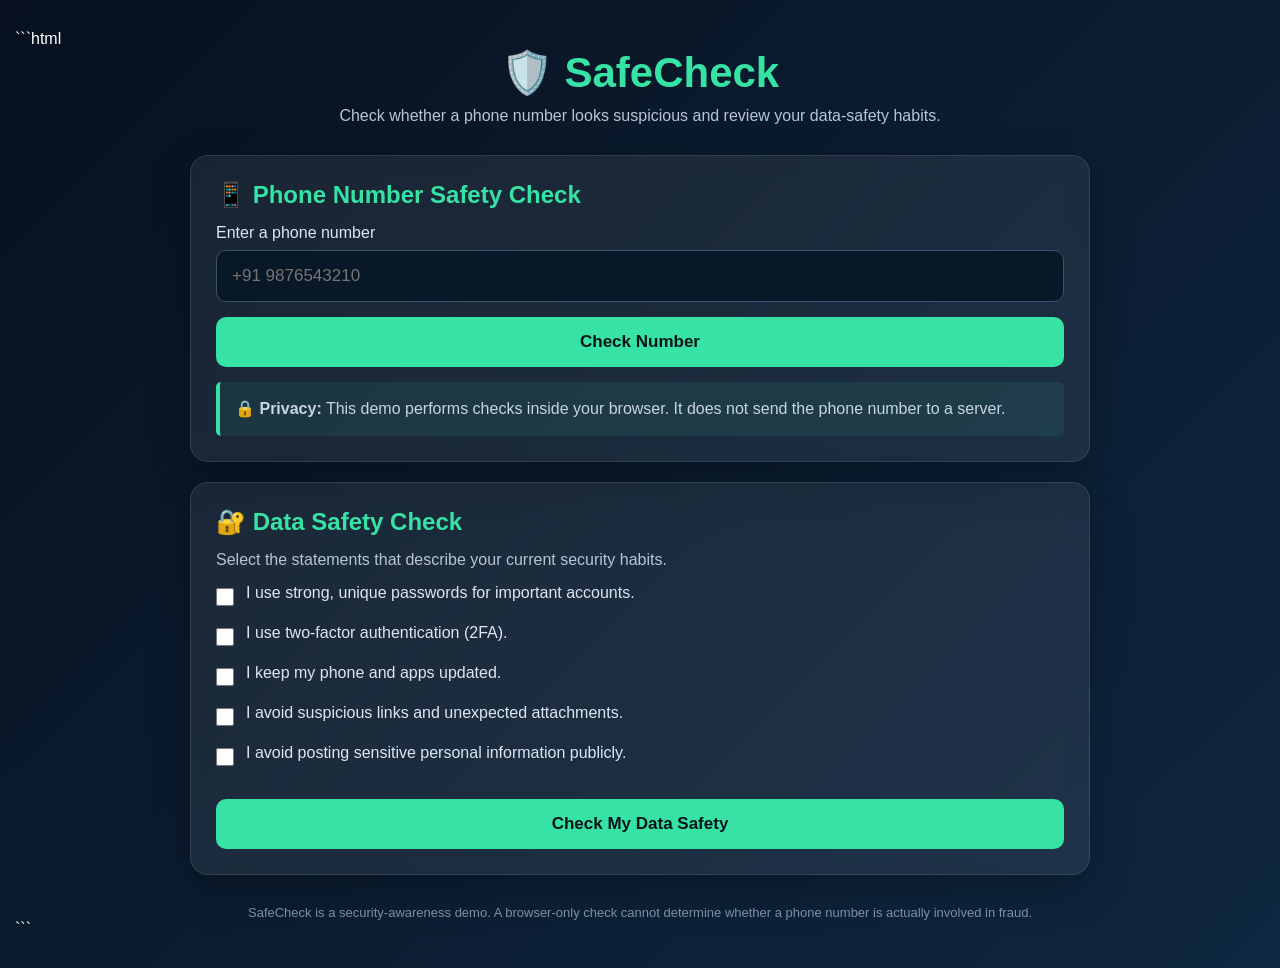
==== num_detect.html @ f0f9e345 "in commit" ====
```html
<!DOCTYPE html>
<html lang="en">
<head>
  <meta charset="UTF-8">
  <meta name="viewport" content="width=device-width, initial-scale=1.0">
  <title>SafeCheck - Data & Phone Safety Checker</title>

  <style>
    * {
      box-sizing: border-box;
      margin: 0;
      padding: 0;
      font-family: Arial, sans-serif;
    }

    body {
      min-height: 100vh;
      background: linear-gradient(135deg, #07111f, #0f2740);
      color: white;
      padding: 30px 15px;
    }

    .container {
      max-width: 900px;
      margin: auto;
    }

    header {
      text-align: center;
      margin-bottom: 30px;
    }

    header h1 {
      font-size: 42px;
      color: #36e2a4;
      margin-bottom: 10px;
    }

    header p {
      color: #b7c5d6;
      font-size: 16px;
    }

    .card {
      background: rgba(255,255,255,0.07);
      border: 1px solid rgba(255,255,255,0.1);
      border-radius: 18px;
      padding: 25px;
      margin-bottom: 20px;
      backdrop-filter: blur(10px);
      box-shadow: 0 15px 40px rgba(0,0,0,0.25);
    }

    h2 {
      margin-bottom: 15px;
      color: #36e2a4;
    }

    label {
      display: block;
      margin-bottom: 8px;
      color: #dce7f2;
    }

    input[type="tel"] {
      width: 100%;
      padding: 15px;
      border-radius: 10px;
      border: 1px solid #38536e;
      background: #091827;
      color: white;
      font-size: 17px;
      outline: none;
    }

    input[type="tel"]:focus {
      border-color: #36e2a4;
    }

    button {
      width: 100%;
      margin-top: 15px;
      padding: 15px;
      border: none;
      border-radius: 10px;
      background: #36e2a4;
      color: #06151a;
      font-size: 17px;
      font-weight: bold;
      cursor: pointer;
      transition: 0.2s;
    }

    button:hover {
      background: #25c98d;
      transform: translateY(-1px);
    }

    .result {
      display: none;
      margin-top: 20px;
      padding: 20px;
      border-radius: 12px;
    }

    .safe {
      background: rgba(54,226,164,0.12);
      border: 1px solid #36e2a4;
    }

    .warning {
      background: rgba(255,193,7,0.12);
      border: 1px solid #ffc107;
    }

    .danger {
      background: rgba(255,75,75,0.12);
      border: 1px solid #ff4b4b;
    }

    .score {
      font-size: 45px;
      font-weight: bold;
      margin: 10px 0;
    }

    .result-message {
      color: #c8d5e2;
      line-height: 1.6;
    }

    .checks {
      list-style: none;
      margin-top: 15px;
    }

    .checks li {
      padding: 10px 0;
      border-bottom: 1px solid rgba(255,255,255,0.08);
    }

    .checks li:last-child {
      border-bottom: none;
    }

    .data-item {
      display: flex;
      align-items: center;
      gap: 12px;
      margin: 14px 0;
      color: #d7e1eb;
    }

    .data-item input {
      width: 18px;
      height: 18px;
      accent-color: #36e2a4;
    }

    .privacy-note {
      margin-top: 15px;
      padding: 15px;
      background: rgba(54,226,164,0.08);
      border-left: 4px solid #36e2a4;
      color: #c8d5e2;
      line-height: 1.5;
      border-radius: 5px;
    }

    .footer {
      text-align: center;
      color: #8194a8;
      margin-top: 30px;
      font-size: 13px;
    }

    @media (max-width: 600px) {
      header h1 {
        font-size: 32px;
      }

      .card {
        padding: 18px;
      }
    }
  </style>
</head>

<body>

  <div class="container">

    <header>
      <h1>🛡️ SafeCheck</h1>
      <p>Check whether a phone number looks suspicious and review your data-safety habits.</p>
    </header>

    <!-- PHONE CHECKER -->
    <div class="card">

      <h2>📱 Phone Number Safety Check</h2>

      <label for="phone">
        Enter a phone number
      </label>

      <input
        type="tel"
        id="phone"
        placeholder="+91 9876543210"
        autocomplete="off"
      >

      <button onclick="checkPhone()">
        Check Number
      </button>

      <div id="phoneResult" class="result">

        <h3 id="resultTitle"></h3>

        <div id="score" class="score"></div>

        <p id="resultMessage" class="result-message"></p>

        <ul id="checks" class="checks"></ul>

      </div>

      <div class="privacy-note">
        🔒 <strong>Privacy:</strong> This demo performs checks inside your browser.
        It does not send the phone number to a server.
      </div>

    </div>


    <!-- DATA SAFETY -->
    <div class="card">

      <h2>🔐 Data Safety Check</h2>

      <p style="color:#b7c5d6; margin-bottom:15px;">
        Select the statements that describe your current security habits.
      </p>

      <div class="data-item">
        <input type="checkbox" id="password">
        <label for="password">
          I use strong, unique passwords for important accounts.
        </label>
      </div>

      <div class="data-item">
        <input type="checkbox" id="twofa">
        <label for="twofa">
          I use two-factor authentication (2FA).
        </label>
      </div>

      <div class="data-item">
        <input type="checkbox" id="updates">
        <label for="updates">
          I keep my phone and apps updated.
        </label>
      </div>

      <div class="data-item">
        <input type="checkbox" id="links">
        <label for="links">
          I avoid suspicious links and unexpected attachments.
        </label>
      </div>

      <div class="data-item">
        <input type="checkbox" id="public">
        <label for="public">
          I avoid posting sensitive personal information publicly.
        </label>
      </div>

      <button onclick="checkDataSafety()">
        Check My Data Safety
      </button>

      <div id="dataResult" class="result"></div>

    </div>


    <div class="footer">
      SafeCheck is a security-awareness demo. A browser-only check cannot
      determine whether a phone number is actually involved in fraud.
    </div>

  </div>


<script>

function checkPhone() {

  const phoneInput = document.getElementById("phone");
  const phone = phoneInput.value.trim();

  const result = document.getElementById("phoneResult");
  const title = document.getElementById("resultTitle");
  const scoreElement = document.getElementById("score");
  const message = document.getElementById("resultMessage");
  const checks = document.getElementById("checks");

  result.style.display = "block";

  checks.innerHTML = "";

  if (!phone) {

    result.className = "result danger";
    title.textContent = "⚠️ Number Required";
    scoreElement.textContent = "0/100";
    message.textContent = "Please enter a phone number.";

    return;
  }


  /*
    Remove spaces, brackets and hyphens.
  */
  const cleaned = phone.replace(/[^\d+]/g, "");

  let score = 100;
  let warnings = [];


  /*
    Basic international phone validation.
  */

  if (cleaned.length < 7 || cleaned.length > 15) {

    score -= 50;

    warnings.push(
      "❌ The number length does not look valid."
    );

  } else {

    warnings.push(
      "✅ The number has a plausible international length."
    );

  }


  /*
    Check whether the number begins with +.
  */

  if (!cleaned.startsWith("+")) {

    score -= 10;

    warnings.push(
      "⚠️ Consider entering the number with its country code, e.g. +91."
    );

  } else {

    warnings.push(
      "✅ International country-code format detected."
    );

  }


  /*
    Detect obviously repetitive numbers.
  */

  const digits = cleaned.replace("+", "");

  if (/^(\d)\1+$/.test(digits)) {

    score -= 50;

    warnings.push(
      "❌ The number contains an obviously repetitive pattern."
    );

  }


  /*
    Detect simple sequential patterns.
  */

  if (
    digits.includes("1234567") ||
    digits.includes("7654321") ||
    digits.includes("0123456")
  ) {

    score -= 25;

    warnings.push(
      "⚠️ The number contains a simple sequential pattern."
    );

  }


  /*
    Very short numbers.
  */

  if (digits.length < 10) {

    warnings.push(
      "⚠️ This may be a short/service number rather than a normal mobile number."
    );

  }


  /*
    Keep score between 0 and 100.
  */

  score = Math.max(0, Math.min(100, score));


  /*
    Display result.
  */

  if (score >= 80) {

    result.className = "result safe";

    title.textContent = "🟢 Looks Normal";

    message.textContent =
      "No obvious problems were detected by this basic browser-only check. " +
      "This does NOT prove that the number is trustworthy.";

  } else if (score >= 50) {

    result.className = "result warning";

    title.textContent = "🟡 Use Caution";

    message.textContent =
      "Some characteristics of this number deserve additional verification.";

  } else {

    result.className = "result danger";

    title.textContent = "🔴 Suspicious Pattern";

    message.textContent =
      "This number contains patterns that look unusual. Do not assume it is fraudulent, " +
      "but verify the caller through another trusted channel.";

  }


  scoreElement.textContent = score + "/100";


  warnings.forEach(function(item) {

    const li = document.createElement("li");

    li.textContent = item;

    checks.appendChild(li);

  });

}



function checkDataSafety() {

  const items = [

    document.getElementById("password").checked,

    document.getElementById("twofa").checked,

    document.getElementById("updates").checked,

    document.getElementById("links").checked,

    document.getElementById("public").checked

  ];


  const completed = items.filter(Boolean).length;

  const percentage = Math.round((completed / items.length) * 100);

  const result = document.getElementById("dataResult");

  result.style.display = "block";


  if (percentage >= 80) {

    result.className = "result safe";

    result.innerHTML = `
      <h3>🟢 Good Security Habits</h3>
      <div class="score">${percentage}%</div>
      <p class="result-message">
        You are following several important security practices.
        Keep reviewing your account privacy and security settings regularly.
      </p>
    `;

  } else if (percentage >= 50) {

    result.className = "result warning";

    result.innerHTML = `
      <h3>🟡 Could Be Improved</h3>
      <div class="score">${percentage}%</div>
      <p class="result-message">
        You have some good security practices, but there are areas
        that could be strengthened.
      </p>
    `;

  } else {

    result.className = "result danger";

    result.innerHTML = `
      <h3>🔴 Security Needs Attention</h3>
      <div class="score">${percentage}%</div>
      <p class="result-message">
        Consider enabling 2FA, using unique passwords,
        updating your devices, and being careful with links and attachments.
      </p>
    `;

  }

}

</script>

</body>
</html>
```
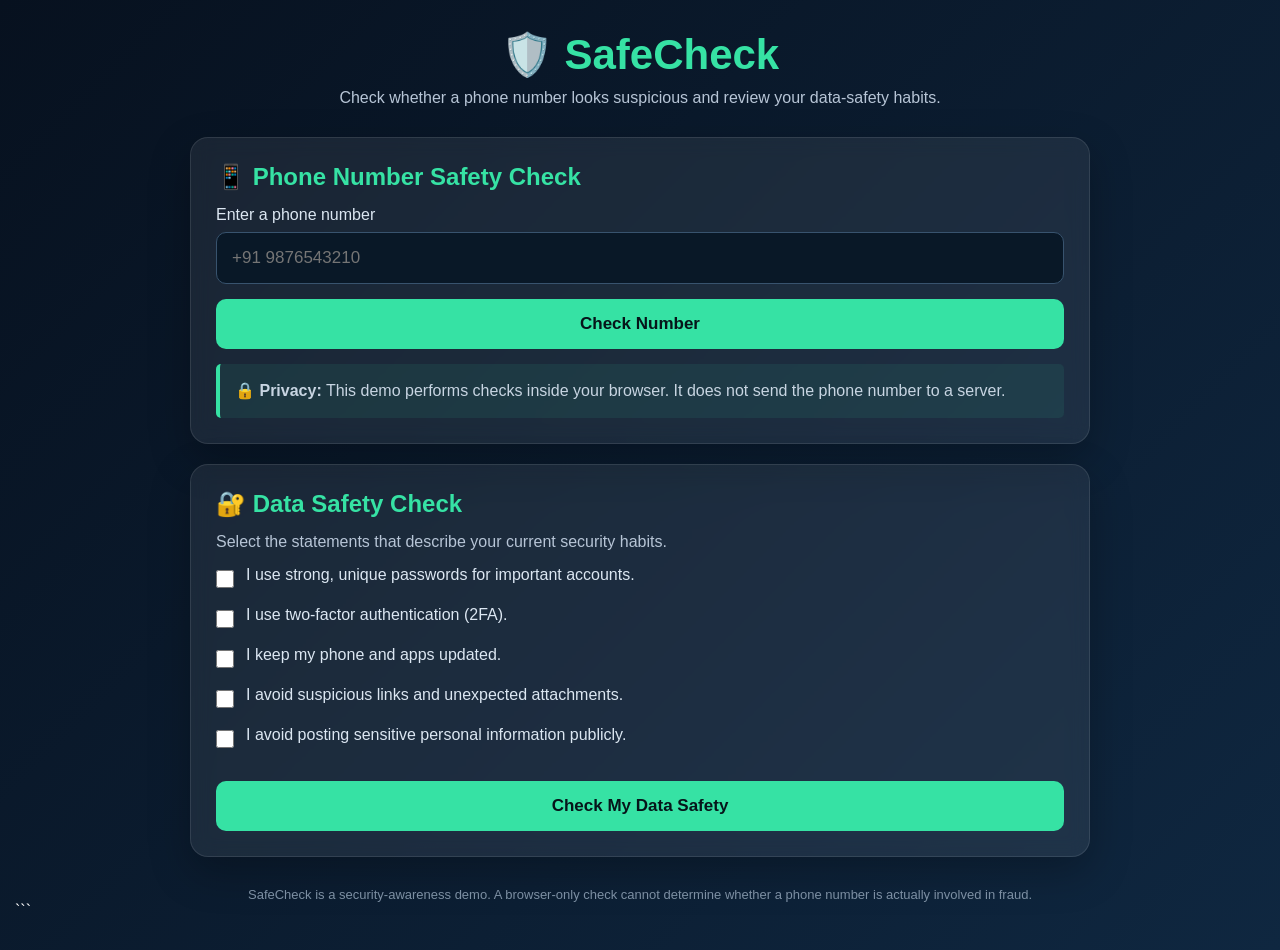
==== commit f3337f7e: "init commit" ====
--- a/num_detect.html
+++ b/num_detect.html
@@ -1,4 +1,4 @@
-```html
+
 <!DOCTYPE html>
 <html lang="en">
 <head>
